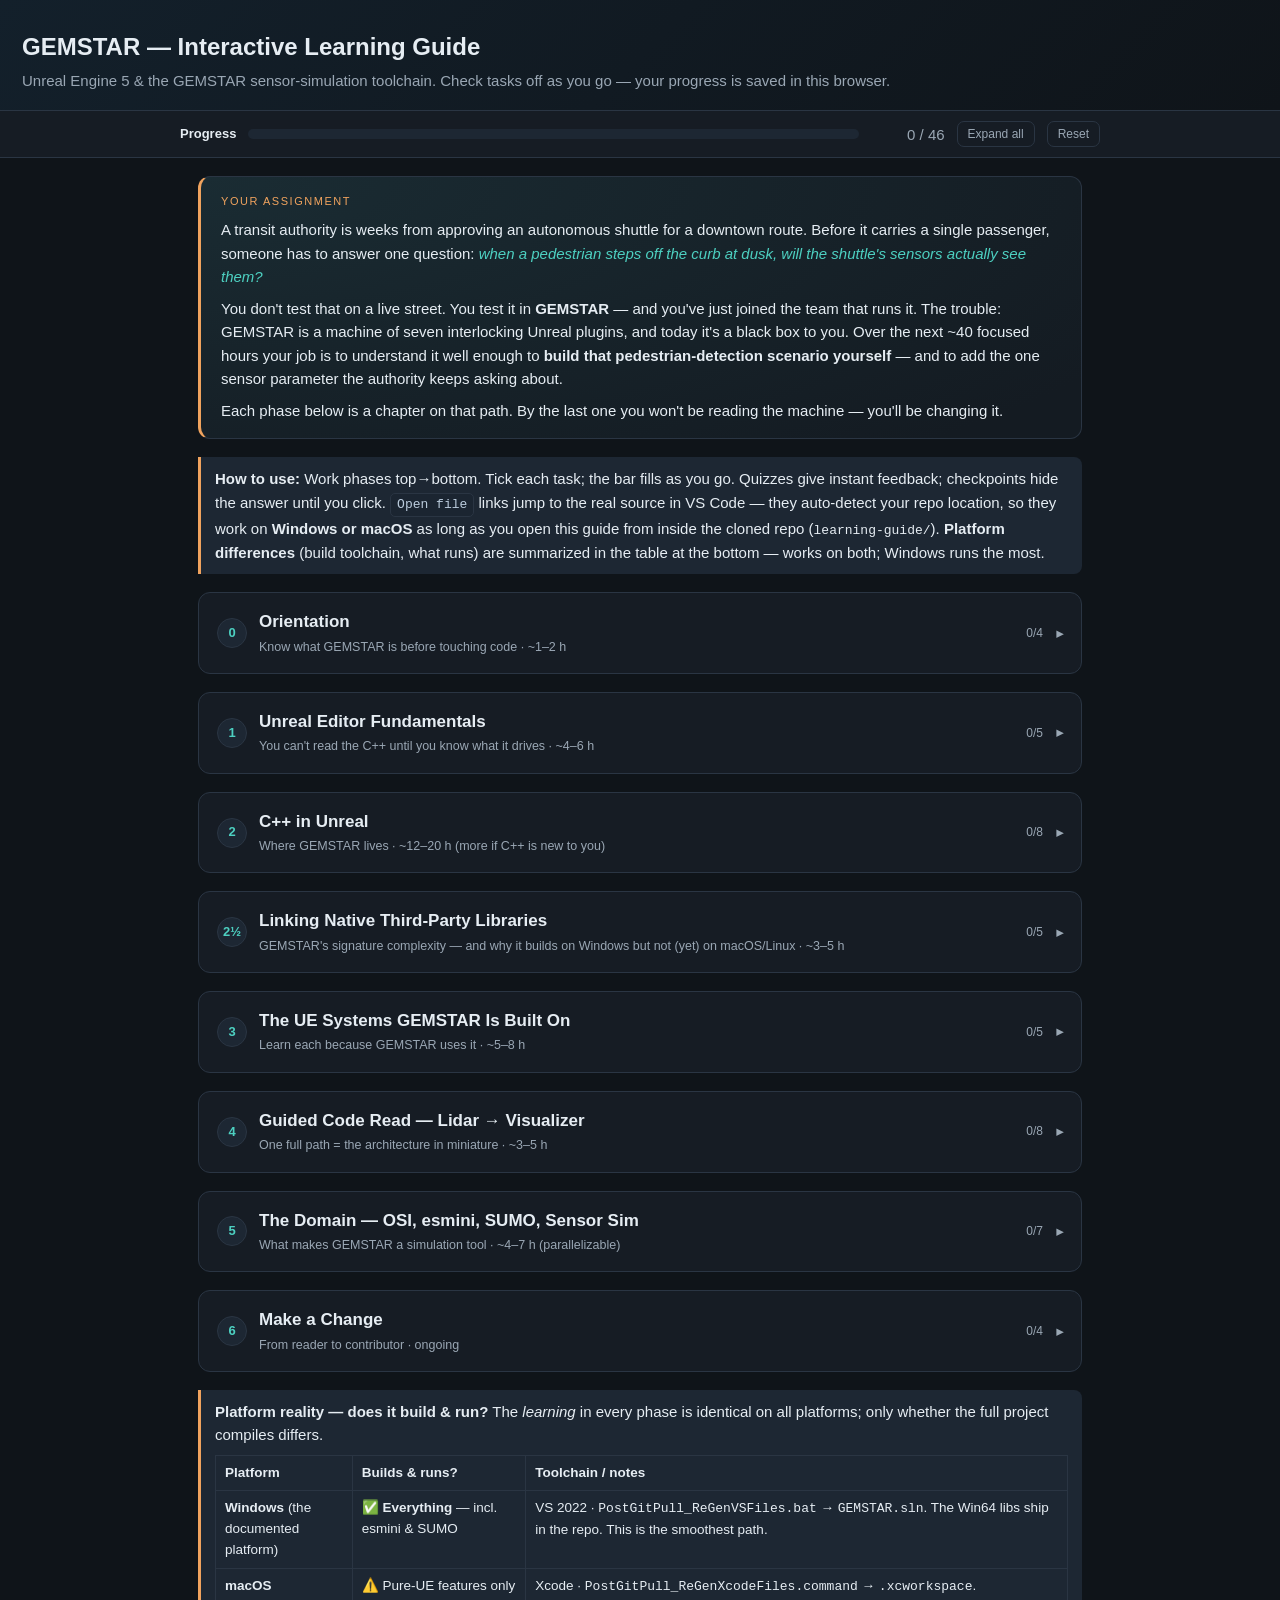
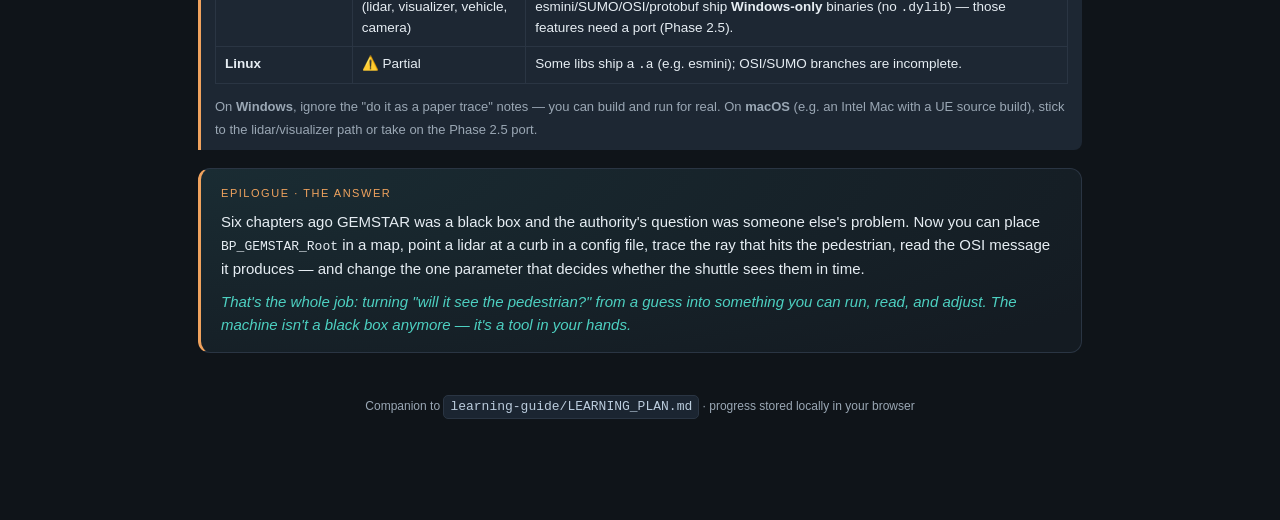
==== index.html @ 80e7a0af "rename start page to index.html" ====
<!DOCTYPE html>
<html lang="en">
<head>
<meta charset="utf-8">
<meta name="viewport" content="width=device-width, initial-scale=1">
<title>GEMSTAR · Interactive Learning Guide</title>
<style>
  :root{
    --bg:#0f1419; --panel:#161c24; --panel2:#1d2733; --ink:#e6edf3; --muted:#9aa7b4;
    --accent:#4dd0c1; --accent2:#f0a35e; --line:#2a3543; --ok:#3fb950; --bad:#f85149;
    --code:#1b2531;
  }
  *{box-sizing:border-box}
  html{scroll-behavior:smooth}
  body{margin:0;font:15px/1.55 -apple-system,BlinkMacSystemFont,"Segoe UI",Roboto,sans-serif;
       background:var(--bg);color:var(--ink)}
  a{color:var(--accent)}
  header.hero{padding:28px 22px 18px;background:linear-gradient(135deg,#13202b,#0f1419);
       border-bottom:1px solid var(--line)}
  header.hero h1{margin:0 0 4px;font-size:24px}
  header.hero p{margin:0;color:var(--muted)}
  .wrap{max-width:920px;margin:0 auto;padding:0 18px 80px}

  /* progress */
  .progressbar{position:sticky;top:0;z-index:20;background:var(--panel);
       border-bottom:1px solid var(--line);padding:10px 18px}
  .progressbar .inner{max-width:920px;margin:0 auto;display:flex;align-items:center;gap:12px}
  .bar{flex:1;height:10px;background:var(--panel2);border-radius:6px;overflow:hidden}
  .bar > span{display:block;height:100%;width:0;background:linear-gradient(90deg,var(--accent),var(--accent2));
       transition:width .3s ease}
  .pct{font-variant-numeric:tabular-nums;color:var(--muted);min-width:74px;text-align:right}
  button.reset{background:transparent;border:1px solid var(--line);color:var(--muted);
       border-radius:7px;padding:5px 10px;cursor:pointer;font-size:12px}
  button.reset:hover{color:var(--ink);border-color:var(--accent)}

  /* phase cards */
  .phase{background:var(--panel);border:1px solid var(--line);border-radius:12px;margin:18px 0;overflow:hidden}
  .phase > .head{display:flex;align-items:center;gap:12px;padding:16px 18px;cursor:pointer;user-select:none}
  .phase > .head:hover{background:var(--panel2)}
  .phase .num{flex:0 0 auto;width:30px;height:30px;border-radius:50%;display:grid;place-items:center;
       background:var(--panel2);border:1px solid var(--line);font-weight:700;font-size:13px;color:var(--accent)}
  .phase .titles{flex:1}
  .phase .titles h2{margin:0;font-size:17px}
  .phase .titles .sub{color:var(--muted);font-size:12.5px;margin-top:2px}
  .phase .donecount{font-size:12px;color:var(--muted);font-variant-numeric:tabular-nums}
  .phase .chev{transition:transform .2s;color:var(--muted)}
  .phase.collapsed .chev{transform:rotate(-90deg)}
  .phase.collapsed .body{display:none}
  .body{padding:4px 18px 18px;border-top:1px solid var(--line)}
  .phase.done .num{background:var(--ok);color:#06210e;border-color:var(--ok)}

  h3.kicker{font-size:12px;letter-spacing:.08em;text-transform:uppercase;color:var(--accent2);
       margin:18px 0 8px}
  ul.tasks{list-style:none;padding:0;margin:8px 0}
  ul.tasks li{display:flex;gap:10px;align-items:flex-start;padding:7px 0;border-bottom:1px dashed var(--line)}
  ul.tasks li:last-child{border-bottom:0}
  ul.tasks input{margin-top:3px;width:17px;height:17px;accent-color:var(--accent);cursor:pointer;flex:0 0 auto}
  ul.tasks label{cursor:pointer}
  ul.tasks li.checked label{color:var(--muted);text-decoration:line-through}

  code,.path{font-family:ui-monospace,SFMono-Regular,Menlo,monospace;font-size:13px}
  .path{background:var(--code);border:1px solid var(--line);border-radius:5px;padding:1px 6px;
       color:#bcd; text-decoration:none; display:inline-block}
  a.path:hover{border-color:var(--accent);color:var(--accent)}
  pre{background:var(--code);border:1px solid var(--line);border-radius:9px;padding:12px 14px;
       overflow:auto;font-size:12.5px;line-height:1.5}
  table{border-collapse:collapse;width:100%;margin:10px 0;font-size:13.5px}
  th,td{border:1px solid var(--line);padding:7px 9px;text-align:left;vertical-align:top}
  th{background:var(--panel2)}

  .note{border-left:3px solid var(--accent2);background:var(--panel2);padding:10px 14px;border-radius:0 8px 8px 0;margin:12px 0}
  .note.warn{border-left-color:var(--bad)}

  /* quiz */
  .quiz{background:var(--panel2);border:1px solid var(--line);border-radius:10px;padding:14px 16px;margin:14px 0}
  .quiz .q{font-weight:600;margin-bottom:8px}
  .quiz .opt{display:block;width:100%;text-align:left;background:var(--code);border:1px solid var(--line);
       color:var(--ink);border-radius:8px;padding:9px 12px;margin:6px 0;cursor:pointer;font-size:13.5px}
  .quiz .opt:hover{border-color:var(--accent)}
  .quiz .opt.correct{border-color:var(--ok);background:#11261a}
  .quiz .opt.wrong{border-color:var(--bad);background:#2a1414}
  .quiz .fb{font-size:13px;margin-top:8px;min-height:18px}
  .quiz .fb.ok{color:var(--ok)} .quiz .fb.no{color:var(--bad)}

  /* reveal */
  details.reveal{background:var(--code);border:1px solid var(--line);border-radius:9px;padding:0 14px;margin:12px 0}
  details.reveal summary{cursor:pointer;padding:11px 0;font-weight:600;color:var(--accent)}
  details.reveal[open]{padding-bottom:12px}
  .tag{display:inline-block;font-size:11px;color:var(--muted);border:1px solid var(--line);
       border-radius:20px;padding:1px 9px;margin-left:6px}

  /* video links */
  a.vid{display:flex;align-items:center;gap:11px;text-decoration:none;background:var(--code);
       border:1px solid var(--line);border-radius:9px;padding:9px 12px;margin:6px 0;color:var(--ink)}
  a.vid:hover{border-color:var(--accent2)}
  a.vid .play{flex:0 0 auto;width:27px;height:27px;border-radius:50%;display:grid;place-items:center;
       background:#c4302b;color:#fff;font-size:11px}
  a.vid .meta{flex:1;min-width:0}
  a.vid .meta b{display:block;font-size:13.5px}
  a.vid .meta span{font-size:11.5px;color:var(--muted)}
  a.vid .src{font-size:10.5px;color:var(--muted);border:1px solid var(--line);border-radius:20px;
       padding:1px 8px;flex:0 0 auto;white-space:nowrap}

  /* walkthrough button */
  a.walk{display:inline-flex;align-items:center;gap:8px;text-decoration:none;margin:10px 0 4px;
       background:linear-gradient(135deg,#1c3a39,#16252b);border:1px solid var(--accent);
       color:var(--accent);border-radius:9px;padding:9px 14px;font-size:13.5px;font-weight:600}
  a.walk:hover{background:linear-gradient(135deg,#23514e,#1a2d34)}
  a.walk .arrow{font-size:16px}

  /* story */
  .story{background:radial-gradient(120% 140% at 0% 0%,#1a2c33,#141b22);border:1px solid var(--line);
       border-left:3px solid var(--accent2);border-radius:12px;padding:16px 20px;margin:18px 0}
  .story .label{font-size:11px;letter-spacing:.14em;text-transform:uppercase;color:var(--accent2);margin-bottom:8px}
  .story p{margin:0 0 9px}
  .story p:last-child{margin-bottom:0}
  .story .q{color:var(--accent);font-style:italic}
  .chapter{border-left:3px solid var(--accent);background:var(--panel2);border-radius:0 8px 8px 0;
       padding:10px 14px;margin:2px 0 14px;font-size:14px}
  .chapter .ch{display:block;font-size:11px;letter-spacing:.1em;text-transform:uppercase;color:var(--accent);
       margin-bottom:3px;font-weight:700}
  .chapter .beat{color:var(--ink)}
  .chapter .arc{color:var(--muted);font-style:italic}
  footer{color:var(--muted);font-size:12px;text-align:center;padding:24px}
</style>
</head>
<body>
<header class="hero">
  <h1>GEMSTAR — Interactive Learning Guide</h1>
  <p>Unreal Engine 5 &amp; the GEMSTAR sensor-simulation toolchain. Check tasks off as you go — your progress is saved in this browser.</p>
</header>

<div class="progressbar">
  <div class="inner">
    <strong style="font-size:13px">Progress</strong>
    <div class="bar"><span id="barfill"></span></div>
    <span class="pct" id="pct">0 / 0</span>
    <button class="reset" id="toggleAllBtn">Expand all</button>
    <button class="reset" id="resetBtn">Reset</button>
  </div>
</div>

<div class="wrap">

  <div class="story">
    <div class="label">Your assignment</div>
    <p>A transit authority is weeks from approving an autonomous shuttle for a downtown route. Before it carries a
    single passenger, someone has to answer one question: <span class="q">when a pedestrian steps off the curb at dusk,
    will the shuttle's sensors actually see them?</span></p>
    <p>You don't test that on a live street. You test it in <b>GEMSTAR</b> — and you've just joined the team that runs it.
    The trouble: GEMSTAR is a machine of seven interlocking Unreal plugins, and today it's a black box to you. Over the
    next ~40 focused hours your job is to understand it well enough to <b>build that pedestrian-detection scenario
    yourself</b> — and to add the one sensor parameter the authority keeps asking about.</p>
    <p>Each phase below is a chapter on that path. By the last one you won't be reading the machine — you'll be changing it.</p>
  </div>

  <div class="note">
    <strong>How to use:</strong> Work phases top→bottom. Tick each task; the bar fills as you go.
    Quizzes give instant feedback; checkpoints hide the answer until you click.
    <span class="path">Open file</span> links jump to the real source in VS Code — they auto-detect your repo location, so they
    work on <b>Windows or macOS</b> as long as you open this guide from inside the cloned repo (<code>learning-guide/</code>).
    <b>Platform differences</b> (build toolchain, what runs) are summarized in the table at the bottom — works on both;
    Windows runs the most.
  </div>

  <!-- ============ PHASE 0 ============ -->
  <section class="phase collapsed" data-id="p0">
    <div class="head">
      <div class="num">0</div>
      <div class="titles"><h2>Orientation</h2><div class="sub">Know what GEMSTAR is before touching code · ~1–2 h</div></div>
      <span class="donecount"></span><span class="chev">▾</span>
    </div>
    <div class="body">
      <div class="chapter"><span class="ch">Chapter 0 · The Black Box</span><span class="beat">You're handed GEMSTAR and the authority's question. Before you can answer it, you need the <span class="arc">shape of the machine</span> — what the seven plugins are, and how data flows from a simulator to a sensor to a log.</span></div>
      <h3 class="kicker">Goal</h3>
      <p>Understand what GEMSTAR is and how its pieces relate. It is <strong>not a game</strong> — it's a set of
      Unreal Engine plugins for sensor &amp; traffic simulation, glued together by one shared interfaces plugin,
      configured by <code>.ini</code> files, communicating via <strong>OSI</strong> messages.</p>

      <h3 class="kicker">Tasks</h3>
      <ul class="tasks">
        <li><input type="checkbox"><label>Read <a class="path" data-file="README.md" href="../README.md">README.md</a> end to end</label></li>
        <li><input type="checkbox"><label>Open <a class="path" data-file="GEMSTAR_Architecture.drawio" href="../GEMSTAR_Architecture.drawio">GEMSTAR_Architecture.drawio</a> (drawio extension or app.diagrams.net)</label></li>
        <li><input type="checkbox"><label>Skim the plugin list in <a class="path" data-file="GEMSTAR.uproject" href="../GEMSTAR.uproject">GEMSTAR.uproject</a> — 7 GameFeature plugins + GEMSTAR_Interfaces</label></li>
        <li><input type="checkbox"><label>Study the data-flow diagram below until you can redraw it</label></li>
      </ul>

      <h3 class="kicker">Data flow (the whole system in one picture)</h3>
<pre>esmini / SUMO ──vehicle state──▶ AEsminiManager / ASUMOManager
                                       │ (IVehicleDataDispatcher)
                                       ▼
                                AVehicleManager ─▶ spawns/updates Chaos vehicles
SUMO ──traffic lights──▶ (ITrafficLightDataDispatcher) ─▶ traffic light actors

Camera / Lidar managers ─spawn sensors─▶ images / raycast point clouds
                                       │ (ISensorDataUpdate)
                       ┌───────────────┴───────────────┐
                       ▼                                ▼
                 ALogManager                     AVisualizerManager
        (OSI GroundTruth + SensorView           (renders point cloud
         → binary trace in Output/)              in the viewport)

AGEMSTARRoot ─ orchestrates all managers via IGEMSTARManager + DefaultGemstar.ini</pre>

      <div class="quiz" data-answer="1">
        <div class="q">Which statement best describes GEMSTAR's architecture?</div>
        <button class="opt">A single monolithic game module with everything inside.</button>
        <button class="opt">Feature plugins that depend only on a shared interfaces plugin, never on each other.</button>
        <button class="opt">Each plugin directly calls every other plugin's classes.</button>
        <div class="fb"></div>
      </div>

      <details class="reveal"><summary>Checkpoint — reveal model answer</summary>
        Simulators (esmini/SUMO) <em>produce</em> vehicle &amp; traffic-light data through dispatchers;
        consumers (vehicle manager, logger, visualizer) <em>subscribe</em> via update interfaces. Sensors
        (camera/lidar) produce sensor data that the logger writes as OSI traces and the visualizer renders.
        <code>AGEMSTARRoot</code> reads <code>DefaultGemstar.ini</code> and wires it all together. Plugins
        couple only to <code>gemstar_interfaces</code>.
      </details>
    </div>
  </section>

  <!-- ============ PHASE 1 ============ -->
  <section class="phase collapsed" data-id="p1">
    <div class="head">
      <div class="num">1</div>
      <div class="titles"><h2>Unreal Editor Fundamentals</h2><div class="sub">You can't read the C++ until you know what it drives · ~4–6 h</div></div>
      <span class="donecount"></span><span class="chev">▾</span>
    </div>
    <div class="body">
      <div class="chapter"><span class="ch">Chapter 1 · Learning to See</span><span class="beat">You can't read a machine's mind before you've walked its world. Open the editor, place objects, press play — <span class="arc">learn what the C++ is actually driving</span> before you read a line of it.</span></div>
      <h3 class="kicker">Concepts</h3>
      <p>Actors · Components · Level/World · the game loop (<code>Tick</code>) · Blueprints · Content Browser ·
      maps (<code>.umap</code>) · DataTables · Play-In-Editor (PIE) · Output Log · console (<code>~</code>).</p>
      <h3 class="kicker">Resources</h3>
      <ul class="tasks">
        <li><input type="checkbox"><label>Epic — “Your First Hour in Unreal Engine” (dev.epicgames.com/learning)</label></li>
        <li><input type="checkbox"><label>Epic — “Understanding the Basics” docs</label></li>
      </ul>
      <h3 class="kicker">▶ Watch</h3>
      <a class="vid" target="_blank" rel="noopener" href="https://dev.epicgames.com/community/learning/courses/3ke/your-first-hour-in-unreal-engine-5-2">
        <span class="play">▶</span>
        <span class="meta"><b>Your First Hour in Unreal Engine</b><span>Epic's official hands-on video course — build a small game, learn the editor end to end. The single best practical starting point.</span></span>
        <span class="src">Epic · course</span>
      </a>
      <h3 class="kicker">Exercises (in a scratch project, not GEMSTAR)</h3>
      <a class="walk" href="exercises/phase1.html"><span class="arrow">▸</span> Open step-by-step walkthrough (3 exercises, full instructions)</a>
      <ul class="tasks">
        <li><input type="checkbox"><label>New empty Blueprint project; make a cube rotate via Blueprint</label></li>
        <li><input type="checkbox"><label>Blueprint Actor that logs on <code>BeginPlay</code> and every <code>Tick</code></label></li>
        <li><input type="checkbox"><label>Make a DataTable and read a row in Blueprint (vehicle feature uses this pattern)</label></li>
      </ul>
      <div class="quiz" data-answer="0">
        <div class="q">An Actor vs a Component?</div>
        <button class="opt">An Actor is placeable in a level; Components are attached to Actors to add behavior/data.</button>
        <button class="opt">They're identical; the words are interchangeable.</button>
        <button class="opt">A Component is placeable in a level; Actors only live inside Components.</button>
        <div class="fb"></div>
      </div>
      <details class="reveal"><summary>Checkpoint — reveal</summary>
        <code>BeginPlay</code> runs once when play starts (init); <code>Tick</code> runs every frame
        (per-frame updates). Simulator managers step their sims in <code>Tick</code>.
      </details>
    </div>
  </section>

  <!-- ============ PHASE 2 ============ -->
  <section class="phase collapsed" data-id="p2">
    <div class="head">
      <div class="num">2</div>
      <div class="titles"><h2>C++ in Unreal</h2><div class="sub">Where GEMSTAR lives · ~12–20 h (more if C++ is new to you)</div></div>
      <span class="donecount"></span><span class="chev">▾</span>
    </div>
    <div class="body">
      <div class="chapter"><span class="ch">Chapter 2 · The Contracts</span><span class="beat">GEMSTAR's parts are strangers to each other — they cooperate only through written <span class="arc">contracts</span> (interfaces). Learn the language those contracts are written in and you can read any of them.</span></div>
      <h3 class="kicker">Concepts (UE-specific, not plain C++)</h3>
      <p>Reflection macros <code>UCLASS / UPROPERTY / UFUNCTION / USTRUCT / UENUM</code> · garbage collection &amp;
      <code>UObject</code> ownership · Actor lifecycle in C++ · <strong>UInterfaces</strong> (the central pattern here) ·
      <strong>spawning &amp; casting</strong> (<code>SpawnActor</code>, <code>Cast&lt;&gt;</code>, <code>GetOwner</code>,
      <code>UActorComponent</code> — the building blocks of GEMSTAR's loader pattern, exercised hands-on in Phase 3) ·
      modules &amp; <code>.Build.cs</code>/<code>.Target.cs</code> · <code>UE_LOG</code> (5.7 validates format strings at compile time).</p>
      <h3 class="kicker">Resources</h3>
      <ul class="tasks">
        <li><input type="checkbox"><label>Epic — “Programming with C++” + “Gameplay Architecture”</label></li>
        <li><input type="checkbox"><label>Tom Looman's UE C++ material (intermediate)</label></li>
      </ul>
      <h3 class="kicker">▶ Watch</h3>
      <a class="vid" target="_blank" rel="noopener" href="https://www.youtube.com/watch?v=IaU2Hue-ApI">
        <span class="play">▶</span>
        <span class="meta"><b>The Unreal Engine Game Framework: From int main() to BeginPlay</b><span>Alex Forsythe. The clearest explanation of how UE's object/actor/world model actually fits together — exactly the mental model you need to read <code>AGEMSTARRoot</code> and the managers.</span></span>
        <span class="src">YouTube</span>
      </a>
      <a class="vid" target="_blank" rel="noopener" href="https://tomlooman.com/unreal-engine-cpp-guide/">
        <span class="play">▶</span>
        <span class="meta"><b>Unreal Engine 5 C++ Complete Guide</b><span>Tom Looman. Free written+video reference covering pointers, interfaces, macros, delegates, modules — the exact constructs used throughout GEMSTAR.</span></span>
        <span class="src">tomlooman.com</span>
      </a>
      <h3 class="kicker">Exercises (scratch project)</h3>
      <a class="walk" href="exercises/phase2.html"><span class="arrow">▸</span> Open step-by-step walkthrough (with full C++ code)</a>
      <ul class="tasks">
        <li><input type="checkbox"><label>C++ <code>AActor</code> subclass with a <code>UPROPERTY(EditAnywhere)</code> float, editable in editor</label></li>
        <li><input type="checkbox"><label>Define a <code>UINTERFACE</code>, implement it on an Actor, call it through the interface pointer</label></li>
        <li><input type="checkbox"><label>Two modules where one depends on the other via <code>.Build.cs</code></label></li>
      </ul>
      <h3 class="kicker">Read GEMSTAR code (easy → hard)</h3>
      <ul class="tasks">
        <li><input type="checkbox"><label><a class="path" data-file="Source/GEMSTAR/GEMSTAR.Build.cs" href="../Source/GEMSTAR/GEMSTAR.Build.cs">GEMSTAR.Build.cs</a> + the near-empty game module (warm-up)</label></li>
        <li><input type="checkbox"><label><a class="path" data-file="Plugins/gemstar_interfaces/Source/GEMSTAR_Interfaces/Public/GEMSTARManager.h" href="../Plugins/gemstar_interfaces/Source/GEMSTAR_Interfaces/Public/GEMSTARManager.h">GEMSTARManager.h</a> — the core <code>IGEMSTARManager</code> interface</label></li>
        <li><input type="checkbox"><label><a class="path" data-file="Plugins/gemstar_interfaces/Source/GEMSTAR_Interfaces/Public/GEMSTARRoot.h" href="../Plugins/gemstar_interfaces/Source/GEMSTAR_Interfaces/Public/GEMSTARRoot.h">GEMSTARRoot.h</a> + <a class="path" data-file="Plugins/gemstar_interfaces/Source/GEMSTAR_Interfaces/Private/GEMSTARRoot.cpp" href="../Plugins/gemstar_interfaces/Source/GEMSTAR_Interfaces/Private/GEMSTARRoot.cpp">GEMSTARRoot.cpp</a> — the orchestrator</label></li>
      </ul>
      <div class="quiz" data-answer="2">
        <div class="q">Why does GEMSTAR lean so heavily on UInterfaces?</div>
        <button class="opt">Because UE forbids inheritance.</button>
        <button class="opt">To make the code run faster at runtime.</button>
        <button class="opt">To decouple plugins — managers talk through contracts, not concrete classes, so features stay independent.</button>
        <div class="fb"></div>
      </div>
      <details class="reveal"><summary>Checkpoint — reveal</summary>
        A UE interface (<code>UINTERFACE</code> + <code>I...</code> class) integrates with the reflection/Blueprint
        system and can be implemented by <code>UObject</code>s and queried at runtime — unlike a plain C++ abstract
        class. GEMSTAR uses them so a producer (e.g. <code>ASUMOManager</code>) only knows the
        <code>IVehicleDataDispatcher</code> contract, never the consumer's concrete type.
      </details>
    </div>
  </section>

  <!-- ============ PHASE 2.5 ============ -->
  <section class="phase collapsed" data-id="p2b">
    <div class="head">
      <div class="num">2½</div>
      <div class="titles"><h2>Linking Native Third-Party Libraries</h2><div class="sub">GEMSTAR's signature complexity — and why it builds on Windows but not (yet) on macOS/Linux · ~3–5 h</div></div>
      <span class="donecount"></span><span class="chev">▾</span>
    </div>
    <div class="body">
      <div class="chapter"><span class="ch">Chapter 2½ · The Foreign Engines</span><span class="beat">Two of the machine's most powerful parts aren't Unreal at all — esmini and SUMO are <span class="arc">foreign engines bolted on</span> through Build.cs. On Windows they're shipped and ready; on macOS/Linux they're the reason the machine won't fully start. Meet them here.</span></div>
      <p>This is the part most UE tutorials never cover, yet it's central to GEMSTAR: linking <b>precompiled native
      libraries</b> (esmini, SUMO, OSI, protobuf) into UE modules via <code>Build.cs</code>. On <b>Windows</b> the libs
      ship in the repo and everything links; on <b>macOS/Linux</b> this is exactly where the build breaks — so understanding
      it is the prerequisite to any port. Either way it's the same mechanism worth knowing.</p>

      <h3 class="kicker">The four moving parts in a ThirdParty Build.cs</h3>
      <table>
        <tr><th>Call</th><th>What it does</th></tr>
        <tr><td><code>PublicIncludePaths.Add(...)</code></td><td>Lets your C++ <code>#include</code> the library's headers (e.g. <code>esminiLib.hpp</code>, <code>osi3/*.pb.h</code>)</td></tr>
        <tr><td><code>PublicAdditionalLibraries.Add(...)</code></td><td>Links the static lib (<code>.lib</code>/<code>.a</code>/<code>.dylib</code>) at build time — the actual symbols</td></tr>
        <tr><td><code>RuntimeDependencies.Add(...)</code></td><td>Copies a runtime DLL (e.g. <code>esminiLib.dll</code>) next to the binary so it loads at run time</td></tr>
        <tr><td><code>PublicDefinitions.Add(...)</code></td><td>Compile flags the lib needs — e.g. <code>GOOGLE_PROTOBUF_NO_RTTI</code> (protobuf clashes with UE's RTTI settings)</td></tr>
      </table>

      <div class="callout warn" style="border-left:3px solid var(--bad);background:var(--panel2);padding:9px 14px;border-radius:0 8px 8px 0;margin:12px 0">
        <b>Why it builds on Windows but not macOS — see it for yourself.</b> Open the Build.cs files below. Every
        third-party link sits inside <code>if (Target.Platform == UnrealTargetPlatform.Win64)</code> — so on <b>Windows</b>
        the libs link and the project runs. The <code>Mac</code> branch is empty/commented and there are no
        <code>.dylib</code>/<code>.a</code> Mac binaries in the repo, so on <b>macOS</b> the headers include but nothing
        links → unresolved symbols. Not a five-minute bug; a porting task.
      </div>

      <h3 class="kicker">Tasks</h3>
      <ul class="tasks">
        <li><input type="checkbox"><label>Read <a class="path" data-file="Plugins/GameFeatures/ue_esmini_feature/Source/ue_esmini_featureRuntime/ue_esmini_featureRuntime.Build.cs" href="../Plugins/GameFeatures/ue_esmini_feature/Source/ue_esmini_featureRuntime/ue_esmini_featureRuntime.Build.cs">ue_esmini_featureRuntime.Build.cs</a> — find the include path, the <code>.lib</code> link, and the <code>RuntimeDependencies</code> DLL copy</label></li>
        <li><input type="checkbox"><label>Read <a class="path" data-file="Plugins/gemstar_interfaces/Source/GEMSTAR_Interfaces/GEMSTAR_Interfaces.Build.cs" href="../Plugins/gemstar_interfaces/Source/GEMSTAR_Interfaces/GEMSTAR_Interfaces.Build.cs">GEMSTAR_Interfaces.Build.cs</a> — spot the OSI + protobuf links and <code>GOOGLE_PROTOBUF_NO_RTTI</code></label></li>
        <li><input type="checkbox"><label>Confirm the <code>Win64</code> link vs the empty <code>Mac</code> branch in both — this is the exact build/no-build line</label></li>
        <li><input type="checkbox"><label>Read Epic — “Third-Party Libraries” / “Integrating a third-party library into Unreal Engine” docs</label></li>
        <li><input type="checkbox"><label>Sketch what a Mac port needs: Mac builds of esmini/SUMO/OSI/protobuf + a <code>Mac</code> branch linking the <code>.dylib</code>/<code>.a</code></label></li>
      </ul>
      <a class="walk" href="exercises/phase2b.html"><span class="arrow">▸</span> Open walkthrough (dissect the Build.cs files + scope the Mac port)</a>

      <details class="reveal"><summary>Checkpoint — reveal</summary>
        You can name the four roles (<code>PublicIncludePaths</code> = headers, <code>PublicAdditionalLibraries</code> =
        link static lib, <code>RuntimeDependencies</code> = copy runtime DLL, <code>PublicDefinitions</code> = compile flags),
        and explain in one sentence why GEMSTAR builds on Windows but not on macOS (third-party links are Win64-only and
        no Mac binaries are shipped).
      </details>
    </div>
  </section>

  <!-- ============ PHASE 3 ============ -->
  <section class="phase collapsed" data-id="p3">
    <div class="head">
      <div class="num">3</div>
      <div class="titles"><h2>The UE Systems GEMSTAR Is Built On</h2><div class="sub">Learn each because GEMSTAR uses it · ~5–8 h</div></div>
      <span class="donecount"></span><span class="chev">▾</span>
    </div>
    <div class="body">
      <div class="chapter"><span class="ch">Chapter 3 · Ignition</span><span class="beat">A feature sits dormant until something sparks it. Follow the <span class="arc">loader</span> that wakes each one — the small component that, on a single config flag, brings a sensor to life.</span></div>
      <table>
        <tr><th>System</th><th>Why it matters here</th></tr>
        <tr><td>Plugins (<code>.uplugin</code>, load phases)</td><td>Every feature is a plugin (<code>ExplicitlyLoaded</code> GameFeature plugin) — this handles <em>loading</em> the code/content</td></tr>
        <tr><td><b>Loader-component pattern</b> (<code>UActorComponent</code> + <code>SpawnActor</code> + <code>Cast&lt;&gt;</code>)</td><td><b>How GEMSTAR actually initializes a feature</b> — a <code>GEMSTAR_*_Loader</code> component on the Root spawns &amp; configures the manager. <em>Learn this — it's the real entry point.</em></td></tr>
        <tr><td>Config / <code>.ini</code></td><td><code>DefaultGemstar.ini</code> + the Root's <code>Use*</code> bools decide which loaders spawn their manager</td></tr>
        <tr><td>DataTables</td><td>Vehicle type → Blueprint mapping (vehicle feature)</td></tr>
        <tr><td>Chaos Vehicles</td><td>Physics vehicles</td></tr>
        <tr><td>Scene Capture / Render Targets</td><td>Camera image capture</td></tr>
        <tr><td>Line traces / raycasts</td><td>Lidar point generation</td></tr>
      </table>

      <div class="note warn"><b>Important — don't be misled by the standard tutorials.</b> The idiomatic Unreal way to
      initialize a Game Feature is a <code>UGameFeatureAction</code> attached to a <code>GameFeatureData</code> asset
      (that's what the videos below teach). <b>GEMSTAR does NOT use that.</b> Instead each feature has a
      <code>GEMSTAR_*_Loader</code> that is a plain <code>UActorComponent</code> on <code>BP_GEMSTAR_Root</code>; on
      <code>BeginPlay</code> it casts the owner to <code>AGEMSTARRoot</code>, checks a <code>Use*</code> bool, and
      <code>SpawnActor</code>s the manager. Learn the standard way for context, but the walkthrough teaches the pattern
      GEMSTAR <em>actually</em> uses. (The “Standard vs GEMSTAR” subsection in the walkthrough lays them side by side.)</div>

      <h3 class="kicker">Tasks</h3>
      <ul class="tasks">
        <li><input type="checkbox"><label>Read Epic — “Game Features and Modular Gameplay” (context: the <em>standard</em> approach)</label></li>
        <li><input type="checkbox"><label>Read Epic — “Configuration Files” docs</label></li>
        <li><input type="checkbox"><label>Open <a class="path" data-file="Config/DefaultGemstar.ini" href="../Config/DefaultGemstar.ini">DefaultGemstar.ini</a> and <a class="path" data-file="Plugins/GameFeatures/ue_lidar_feature/Resources/GemstarLidarTest.ini" href="../Plugins/GameFeatures/ue_lidar_feature/Resources/GemstarLidarTest.ini">GemstarLidarTest.ini</a></label></li>
        <li><input type="checkbox"><label>Read <a class="path" data-file="Plugins/GameFeatures/ue_lidar_feature/Source/ue_lidar_featureRuntime/Private/GEMSTAR_Lidar_Loader.cpp" href="../Plugins/GameFeatures/ue_lidar_feature/Source/ue_lidar_featureRuntime/Private/GEMSTAR_Lidar_Loader.cpp">GEMSTAR_Lidar_Loader.cpp</a> — the <em>actual</em> loader pattern (<code>UActorComponent</code> → <code>Cast</code> → <code>SpawnActor</code> → <code>Configure</code>)</label></li>
        <li><input type="checkbox"><label>Build a toy loader component that mirrors it (in the walkthrough)</label></li>
      </ul>
      <a class="walk" href="exercises/phase3.html"><span class="arrow">▸</span> Open step-by-step walkthrough (real loader pattern + standard-vs-GEMSTAR + config)</a>
      <h3 class="kicker">▶ Watch</h3>
      <a class="vid" target="_blank" rel="noopener" href="https://www.youtube.com/watch?v=3PBnqC7TxvM">
        <span class="play">▶</span>
        <span class="meta"><b>Modular Game Features in UE5: plug ‘n play, the Unreal way</b><span>Epic's official overview of the GameFeature plugin system (used here for plugin <em>loading</em>). Note: it teaches GameFeatureActions for init — GEMSTAR uses a loader component instead.</span></span>
        <span class="src">Epic · YouTube</span>
      </a>
      <a class="vid" target="_blank" rel="noopener" href="https://www.youtube.com/watch?v=HgnkfFWoHwk">
        <span class="play">▶</span>
        <span class="meta"><b>Getting started with Modular Game Features in Unreal Engine 5</b><span>Short hands-on intro to the standard system — useful context for the “standard vs GEMSTAR” comparison in the walkthrough.</span></span>
        <span class="src">YouTube</span>
      </a>
      <details class="reveal"><summary>Checkpoint — reveal</summary>
        At startup, each enabled feature's <code>GEMSTAR_*_Loader</code> <b>component</b> on <code>BP_GEMSTAR_Root</code>
        runs <code>BeginPlay</code>: it <code>Cast&lt;AGEMSTARRoot&gt;</code>s its owner, checks the matching <code>Use*</code>
        bool (e.g. <code>UseLidar</code>), and if true <code>SpawnActor</code>s the manager and calls
        <code>RegisterManagerAndGetConfiguration</code> + <code>Configure</code>. The GameFeature plugin system only
        <em>loaded</em> the plugin; this component does the wiring. (Not a <code>UGameFeatureAction</code>.)
      </details>
    </div>
  </section>

  <!-- ============ PHASE 4 ============ -->
  <section class="phase collapsed" data-id="p4">
    <div class="head">
      <div class="num">4</div>
      <div class="titles"><h2>Guided Code Read — Lidar → Visualizer</h2><div class="sub">One full path = the architecture in miniature · ~3–5 h</div></div>
      <span class="donecount"></span><span class="chev">▾</span>
    </div>
    <div class="body">
      <div class="chapter"><span class="ch">Chapter 4 · Following the Beam</span><span class="beat">The payoff. Trace one lidar ray from a number in a config file to a glowing dot on screen — <span class="arc">your pedestrian-detection scenario in miniature</span>, the exact path the assignment runs on.</span></div>
      <p>This single trace touches Actors, interfaces, dispatchers, config, and the OSI flow. Mac-friendly: you can
      do it as a paper trace even without a working build.</p>
<pre>GemstarLidarTest.ini      (config: rays, FOV, range, mounting)
      │
      ▼
AGEMSTARRoot              reads config, registers managers
      │ (IGEMSTARManager)
      ▼
ALidarSensorManager       spawns sensors from FSensorConfigData
      │
      ▼
SimpleLidar               raycasts → point cloud
      │ (ISensorDataUpdate dispatcher)
      ▼
AVisualizerManager → PointCloudVisualizer   renders points</pre>
      <h3 class="kicker">Read, in order</h3>
      <ul class="tasks">
        <li><input type="checkbox"><label><a class="path" data-file="Plugins/GameFeatures/ue_lidar_feature/Resources/GemstarLidarTest.ini" href="../Plugins/GameFeatures/ue_lidar_feature/Resources/GemstarLidarTest.ini">GemstarLidarTest.ini</a> — the inputs</label></li>
        <li><input type="checkbox"><label><a class="path" data-file="Plugins/GameFeatures/ue_lidar_feature/Source/ue_lidar_featureRuntime/Public/LidarSensorManager.h" href="../Plugins/GameFeatures/ue_lidar_feature/Source/ue_lidar_featureRuntime/Public/LidarSensorManager.h">LidarSensorManager.h</a> / <a class="path" data-file="Plugins/GameFeatures/ue_lidar_feature/Source/ue_lidar_featureRuntime/Private/LidarSensorManager.cpp" href="../Plugins/GameFeatures/ue_lidar_feature/Source/ue_lidar_featureRuntime/Private/LidarSensorManager.cpp">.cpp</a> — config parse + spawn</label></li>
        <li><input type="checkbox"><label><a class="path" data-file="Plugins/GameFeatures/ue_lidar_feature/Source/ue_lidar_featureRuntime/Public/SimpleLidar.h" href="../Plugins/GameFeatures/ue_lidar_feature/Source/ue_lidar_featureRuntime/Public/SimpleLidar.h">SimpleLidar.h</a> / <a class="path" data-file="Plugins/GameFeatures/ue_lidar_feature/Source/ue_lidar_featureRuntime/Private/SimpleLidar.cpp" href="../Plugins/GameFeatures/ue_lidar_feature/Source/ue_lidar_featureRuntime/Private/SimpleLidar.cpp">.cpp</a> — the raycasting sensor</label></li>
        <li><input type="checkbox"><label><a class="path" data-file="Plugins/gemstar_interfaces/Source/GEMSTAR_Interfaces/Public/SensorDataDispatcher.h" href="../Plugins/gemstar_interfaces/Source/GEMSTAR_Interfaces/Public/SensorDataDispatcher.h">SensorDataDispatcher.h</a> + <a class="path" data-file="Plugins/gemstar_interfaces/Source/GEMSTAR_Interfaces/Public/SensorDataUpdate.h" href="../Plugins/gemstar_interfaces/Source/GEMSTAR_Interfaces/Public/SensorDataUpdate.h">SensorDataUpdate.h</a> — the pub-sub link</label></li>
        <li><input type="checkbox"><label><a class="path" data-file="Plugins/GameFeatures/ue_visualizer_feature/Source/ue_visualizer_featureRuntime/Public/VisualizerManager.h" href="../Plugins/GameFeatures/ue_visualizer_feature/Source/ue_visualizer_featureRuntime/Public/VisualizerManager.h">VisualizerManager.h</a> + <a class="path" data-file="Plugins/GameFeatures/ue_visualizer_feature/Source/ue_visualizer_featureRuntime/Public/PointCloudVisualizer.h" href="../Plugins/GameFeatures/ue_visualizer_feature/Source/ue_visualizer_featureRuntime/Public/PointCloudVisualizer.h">PointCloudVisualizer.h</a></label></li>
        <li><input type="checkbox"><label>Annotate each file: what data enters, what leaves</label></li>
      </ul>
      <a class="walk" href="exercises/phase4.html"><span class="arrow">▸</span> Open guided code-read worksheet (6 stations + predict/check)</a>

      <div class="note"><b>Shortcut into the code:</b> each feature ships a <code>*Tester</code> / <code>*Mockup</code> class
      (e.g. <a class="path" data-file="Plugins/GameFeatures/ue_lidar_feature/Source/ue_lidar_featureRuntime/Public/LidarSensorTester.h" href="../Plugins/GameFeatures/ue_lidar_feature/Source/ue_lidar_featureRuntime/Public/LidarSensorTester.h">LidarSensorTester.h</a>,
      <a class="path" data-file="Plugins/GameFeatures/ue_logger_feature/Source/ue_logger_featureRuntime/Public/SensorSpawnerMockup.h" href="../Plugins/GameFeatures/ue_logger_feature/Source/ue_logger_featureRuntime/Public/SensorSpawnerMockup.h">SensorSpawnerMockup.h</a>)
      that implement the dispatcher/update interfaces directly. They're the easiest standalone way to see one side of the
      pub-sub in isolation — read one alongside the trace.</div>

      <h3 class="kicker">Then trace these yourself (same shape, different producer/consumer)</h3>
      <ul class="tasks">
        <li><input type="checkbox"><label><b>Camera path:</b> <a class="path" data-file="Plugins/GameFeatures/ue_camera_feature/Source/ue_camera_featureRuntime/Public/CameraSensorManager.h" href="../Plugins/GameFeatures/ue_camera_feature/Source/ue_camera_featureRuntime/Public/CameraSensorManager.h">CameraSensorManager.h</a> → <a class="path" data-file="Plugins/GameFeatures/ue_camera_feature/Source/ue_camera_featureRuntime/Public/CameraSensor.h" href="../Plugins/GameFeatures/ue_camera_feature/Source/ue_camera_featureRuntime/Public/CameraSensor.h">CameraSensor.h</a> — SceneCapture → RenderTarget instead of raycasts</label></li>
        <li><input type="checkbox"><label><b>Vehicle path:</b> <a class="path" data-file="Plugins/GameFeatures/ue_vehicle_feature/Source/ue_vehicle_featureRuntime/Public/VehicleManager.h" href="../Plugins/GameFeatures/ue_vehicle_feature/Source/ue_vehicle_featureRuntime/Public/VehicleManager.h">VehicleManager.h</a> + <a class="path" data-file="Plugins/GameFeatures/ue_vehicle_feature/Source/ue_vehicle_featureRuntime/Public/VehicleTableRow.h" href="../Plugins/GameFeatures/ue_vehicle_feature/Source/ue_vehicle_featureRuntime/Public/VehicleTableRow.h">VehicleTableRow.h</a> — DataTable lookup → <code>SpawnActor</code> a Chaos vehicle; it <em>consumes</em> <code>IVehicleDataUpdate</code> from a simulator</label></li>
      </ul>

      <div class="quiz" data-answer="1">
        <div class="q">How does <code>SimpleLidar</code>'s point cloud reach the visualizer?</div>
        <button class="opt">The visualizer directly calls a method on the lidar class.</button>
        <button class="opt">Via the <code>ISensorDataUpdate</code> dispatcher — the visualizer subscribed as a receiver.</button>
        <button class="opt">It's written to a file the visualizer polls.</button>
        <div class="fb"></div>
      </div>
      <div class="note">No video for this phase — it's a read of <em>this</em> repo's code, which no external tutorial covers. The hands-on practice <em>is</em> the guided trace above. Phase 2's “int main() to BeginPlay” video is the best companion if the actor/lifecycle parts feel unclear.</div>
      <details class="reveal"><summary>Checkpoint — reveal</summary>
        You should be able to draw the diagram above from memory and name the exact class/file at each arrow:
        ini → <code>AGEMSTARRoot</code> → <code>ALidarSensorManager</code> → <code>SimpleLidar</code> →
        <code>SensorDataDispatcher</code>/<code>ISensorDataUpdate</code> → <code>AVisualizerManager</code> →
        <code>PointCloudVisualizer</code>.
      </details>
    </div>
  </section>

  <!-- ============ PHASE 5 ============ -->
  <section class="phase collapsed" data-id="p5">
    <div class="head">
      <div class="num">5</div>
      <div class="titles"><h2>The Domain — OSI, esmini, SUMO, Sensor Sim</h2><div class="sub">What makes GEMSTAR a simulation tool · ~4–7 h (parallelizable)</div></div>
      <span class="donecount"></span><span class="chev">▾</span>
    </div>
    <div class="body">
      <div class="chapter"><span class="ch">Chapter 5 · The Common Tongue</span><span class="beat">A detection only matters if the outside world can hear it. GEMSTAR speaks <span class="arc">OSI</span> — the shared language of simulation. Learn how it translates a ray into a message any tool can read.</span></div>
      <h3 class="kicker">Tasks</h3>
      <ul class="tasks">
        <li><input type="checkbox"><label><strong>OSI</strong>: skim docs; understand <code>GroundTruth</code>, <code>SensorView</code>, <code>SensorData</code>, <code>TrafficUpdate</code></label></li>
        <li><input type="checkbox"><label>Browse the message headers in <a class="path" data-file="Plugins/gemstar_interfaces/ThirdParty/osi3/include/osi3/osi_sensorview.pb.h" href="../Plugins/gemstar_interfaces/ThirdParty/osi3/include/osi3/osi_sensorview.pb.h">osi_sensorview.pb.h</a>, <a class="path" data-file="Plugins/gemstar_interfaces/ThirdParty/osi3/include/osi3/osi_groundtruth.pb.h" href="../Plugins/gemstar_interfaces/ThirdParty/osi3/include/osi3/osi_groundtruth.pb.h">osi_groundtruth.pb.h</a></label></li>
        <li><input type="checkbox"><label>Read <a class="path" data-file="Plugins/gemstar_interfaces/Source/GEMSTAR_Interfaces/Public/Utils/ToOSI.h" href="../Plugins/gemstar_interfaces/Source/GEMSTAR_Interfaces/Public/Utils/ToOSI.h">ToOSI.h</a> / <a class="path" data-file="Plugins/gemstar_interfaces/Source/GEMSTAR_Interfaces/Private/Utils/ToOSI.cpp" href="../Plugins/gemstar_interfaces/Source/GEMSTAR_Interfaces/Private/Utils/ToOSI.cpp">ToOSI.cpp</a> — the UE→OSI bridge (heart of the integration)</label></li>
        <li><input type="checkbox"><label><strong>Protobuf</strong>: short intro (messages, fields, serialization). <code>.pb.h</code> are generated.</label></li>
        <li><input type="checkbox"><label><strong>esmini</strong>: what are <code>.xosc</code> (scenario) &amp; <code>.xodr</code> (road) files</label></li>
        <li><input type="checkbox"><label><strong>SUMO</strong>: the <code>libsumo</code> API concept (vehicles + lights stepped each tick)</label></li>
        <li><input type="checkbox"><label>Domain: co-simulation, ODD/ODD validation, lidar/camera/radar modeling</label></li>
      </ul>
      <a class="walk" href="exercises/phase5.html"><span class="arrow">▸</span> Open OSI / domain worksheet (4 read-and-inspect exercises)</a>
      <h3 class="kicker">▶ Watch — these tools are easiest to grasp in motion</h3>
      <a class="vid" target="_blank" rel="noopener" href="https://www.youtube.com/watch?v=0YmUlLM8III">
        <span class="play">▶</span>
        <span class="meta"><b>Introduction to ASAM OSI</b><span>What OSI is and how it carries data between models in a co-simulation — the standard every GEMSTAR message serializes to.</span></span>
        <span class="src">YouTube</span>
      </a>
      <a class="vid" target="_blank" rel="noopener" href="https://www.youtube.com/watch?v=v8WMqEM2U74">
        <span class="play">▶</span>
        <span class="meta"><b>ASAM OSI trace file</b><span>Directly relevant: GEMSTAR's logger writes OSI trace files to <code>Output/</code>. This shows what they are and how they're read back.</span></span>
        <span class="src">YouTube</span>
      </a>
      <a class="vid" target="_blank" rel="noopener" href="https://www.youtube.com/watch?v=pDUVFuMyR5o">
        <span class="play">▶</span>
        <span class="meta"><b>OpenDRIVE Visualization with esmini</b><span>See esmini play OpenDRIVE/OpenSCENARIO — the scenario engine behind <code>ue_esmini_feature</code>.</span></span>
        <span class="src">YouTube</span>
      </a>
      <a class="vid" target="_blank" rel="noopener" href="https://www.youtube.com/playlist?list=PLAk8GOoajG6tKI74YID0hwjXVg8KBxNAD">
        <span class="play">▶</span>
        <span class="meta"><b>SUMO Traffic Simulator — tutorial playlist</b><span>Install SUMO, build a network, run traffic. The simulator behind <code>ue_sumo_feature</code> (start with Part 1).</span></span>
        <span class="src">YouTube · playlist</span>
      </a>
      <details class="reveal"><summary>Checkpoint — reveal</summary>
        An OSI <code>SensorView</code> carries the (optionally filtered) ground-truth world from a sensor's
        viewpoint plus its mounting/configuration. <code>ToOSI</code> builds OSI messages from UE transforms/actors
        (e.g. <code>toOSIBaseMoving</code>, <code>toMountingPosition</code>).
      </details>
    </div>
  </section>

  <!-- ============ PHASE 6 ============ -->
  <section class="phase collapsed" data-id="p6">
    <div class="head">
      <div class="num">6</div>
      <div class="titles"><h2>Make a Change</h2><div class="sub">From reader to contributor · ongoing</div></div>
      <span class="donecount"></span><span class="chev">▾</span>
    </div>
    <div class="body">
      <div class="chapter"><span class="ch">Chapter 6 · Your Mark</span><span class="beat">The authority's question was about a sensor parameter — one you can now add. Make the change, watch it alter what the shuttle "sees." <span class="arc">You're no longer reading the machine; you're changing it.</span> Assignment complete.</span></div>
      <a class="walk" href="exercises/phase6.html"><span class="arrow">▸</span> Open step-by-step walkthrough (4 real GEMSTAR changes)</a>
      <ul class="tasks">
        <li><input type="checkbox"><label>Add a config key to a sensor <code>.ini</code> and consume it in the manager (smallest real change)</label></li>
        <li><input type="checkbox"><label>Add <code>UE_LOG</code> traces through the lidar→visualizer path; watch data move</label></li>
        <li><input type="checkbox"><label>Add a small field to a <code>ToOSI</code> conversion and log it from the logger</label></li>
        <li><input type="checkbox"><label>(Advanced) Sketch a new sensor feature plugin mirroring <code>ue_lidar_feature</code></label></li>
      </ul>
      <details class="reveal"><summary>Checkpoint — reveal</summary>
        Before writing code you can name which files a given feature change touches and why — config →
        manager → sensor → dispatcher → consumer.
      </details>
    </div>
  </section>

  <div class="note">
    <strong>Platform reality — does it build &amp; run?</strong> The <em>learning</em> in every phase is identical on
    all platforms; only whether the full project compiles differs.
    <table style="margin-top:8px">
      <tr><th>Platform</th><th>Builds &amp; runs?</th><th>Toolchain / notes</th></tr>
      <tr><td><b>Windows</b> (the documented platform)</td><td>✅ <b>Everything</b> — incl. esmini &amp; SUMO</td><td>VS 2022 · <code>PostGitPull_ReGenVSFiles.bat</code> → <code>GEMSTAR.sln</code>. The Win64 libs ship in the repo. This is the smoothest path.</td></tr>
      <tr><td><b>macOS</b></td><td>⚠️ Pure-UE features only (lidar, visualizer, vehicle, camera)</td><td>Xcode · <code>PostGitPull_ReGenXcodeFiles.command</code> → <code>.xcworkspace</code>. esmini/SUMO/OSI/protobuf ship <b>Windows-only</b> binaries (no <code>.dylib</code>) — those features need a port (Phase 2.5).</td></tr>
      <tr><td><b>Linux</b></td><td>⚠️ Partial</td><td>Some libs ship a <code>.a</code> (e.g. esmini); OSI/SUMO branches are incomplete.</td></tr>
    </table>
    <span style="color:var(--muted);font-size:13px">On <b>Windows</b>, ignore the "do it as a paper trace" notes — you can build and run for real. On <b>macOS</b> (e.g. an Intel Mac with a UE source build), stick to the lidar/visualizer path or take on the Phase 2.5 port.</span>
  </div>

  <div class="story">
    <div class="label">Epilogue · The answer</div>
    <p>Six chapters ago GEMSTAR was a black box and the authority's question was someone else's problem. Now you can
    place <code>BP_GEMSTAR_Root</code> in a map, point a lidar at a curb in a config file, trace the ray that hits the
    pedestrian, read the OSI message it produces — and change the one parameter that decides whether the shuttle sees
    them in time.</p>
    <p class="q">That's the whole job: turning "will it see the pedestrian?" from a guess into something you can run, read, and adjust. The machine isn't a black box anymore — it's a tool in your hands.</p>
  </div>

  <footer>Companion to <span class="path">learning-guide/LEARNING_PLAN.md</span> · progress stored locally in your browser</footer>
</div>

<script>
(function(){
  var KEY = "gemstar-learn-v1";
  var state = {};
  try { state = JSON.parse(localStorage.getItem(KEY)) || {}; } catch(e){ state = {}; }

  // Assign stable ids to every task checkbox
  var boxes = [];
  document.querySelectorAll(".phase").forEach(function(ph){
    var pid = ph.getAttribute("data-id");
    ph.querySelectorAll("ul.tasks input[type=checkbox]").forEach(function(cb, i){
      var id = pid + "-" + i;
      cb.dataset.id = id;
      boxes.push(cb);
      if (state[id]) { cb.checked = true; cb.closest("li").classList.add("checked"); }
      cb.addEventListener("change", function(){
        state[id] = cb.checked;
        cb.closest("li").classList.toggle("checked", cb.checked);
        save(); refresh();
      });
    });
  });

  function save(){ try{ localStorage.setItem(KEY, JSON.stringify(state)); }catch(e){} }

  function refresh(){
    var total = boxes.length, done = boxes.filter(function(b){return b.checked;}).length;
    document.getElementById("barfill").style.width = total ? (100*done/total)+"%" : "0%";
    document.getElementById("pct").textContent = done + " / " + total;
    document.querySelectorAll(".phase").forEach(function(ph){
      var cbs = Array.prototype.slice.call(ph.querySelectorAll("ul.tasks input[type=checkbox]"));
      var d = cbs.filter(function(b){return b.checked;}).length;
      ph.querySelector(".donecount").textContent = cbs.length ? (d+"/"+cbs.length) : "";
      ph.classList.toggle("done", cbs.length>0 && d===cbs.length);
    });
  }

  // Collapse / expand phases
  document.querySelectorAll(".phase > .head").forEach(function(h){
    h.addEventListener("click", function(e){
      if (e.target.tagName === "A") return;
      h.parentElement.classList.toggle("collapsed");
    });
  });

  // Expand all / Collapse all
  var phases = document.querySelectorAll(".phase");
  var toggleAllBtn = document.getElementById("toggleAllBtn");
  function syncToggleLabel(){
    var anyCollapsed = Array.prototype.some.call(phases, function(p){ return p.classList.contains("collapsed"); });
    toggleAllBtn.textContent = anyCollapsed ? "Expand all" : "Collapse all";
  }
  toggleAllBtn.addEventListener("click", function(){
    var anyCollapsed = Array.prototype.some.call(phases, function(p){ return p.classList.contains("collapsed"); });
    phases.forEach(function(p){ p.classList.toggle("collapsed", !anyCollapsed); });
    syncToggleLabel();
  });
  document.querySelectorAll(".phase > .head").forEach(function(h){
    h.addEventListener("click", syncToggleLabel);
  });
  syncToggleLabel();

  // Quizzes
  document.querySelectorAll(".quiz").forEach(function(q){
    var answer = parseInt(q.getAttribute("data-answer"),10);
    var opts = q.querySelectorAll(".opt");
    var fb = q.querySelector(".fb");
    opts.forEach(function(opt, i){
      opt.addEventListener("click", function(){
        opts.forEach(function(o){ o.classList.remove("correct","wrong"); });
        if (i === answer){ opt.classList.add("correct"); fb.textContent="✓ Correct."; fb.className="fb ok"; }
        else { opt.classList.add("wrong"); opts[answer].classList.add("correct");
               fb.textContent="✗ Not quite — the highlighted option is right."; fb.className="fb no"; }
      });
    });
  });

  document.getElementById("resetBtn").addEventListener("click", function(){
    if (!confirm("Reset all progress?")) return;
    state = {}; save();
    boxes.forEach(function(b){ b.checked=false; b.closest("li").classList.remove("checked"); });
    refresh();
  });

  refresh();

  // Cross-platform link upgrade — derive the repo root from this page's own location so the
  // vscode://file links resolve on macOS (/Volumes/…), Windows (/C:/…), or any clone path.
  // Falls back to the relative href in the markup when not opened as a local file.
  (function(){
    try {
      if (location.protocol !== "file:") return;
      var marker = "/learning-guide/";
      var path = decodeURIComponent(location.pathname);
      var i = path.indexOf(marker);
      if (i === -1) return;
      var root = path.slice(0, i);
      document.querySelectorAll("a.path[data-file]").forEach(function(a){
        a.setAttribute("href", "vscode://file" + root + "/" + a.getAttribute("data-file"));
      });
    } catch (e) {}
  })();
})();
</script>
</body>
</html>
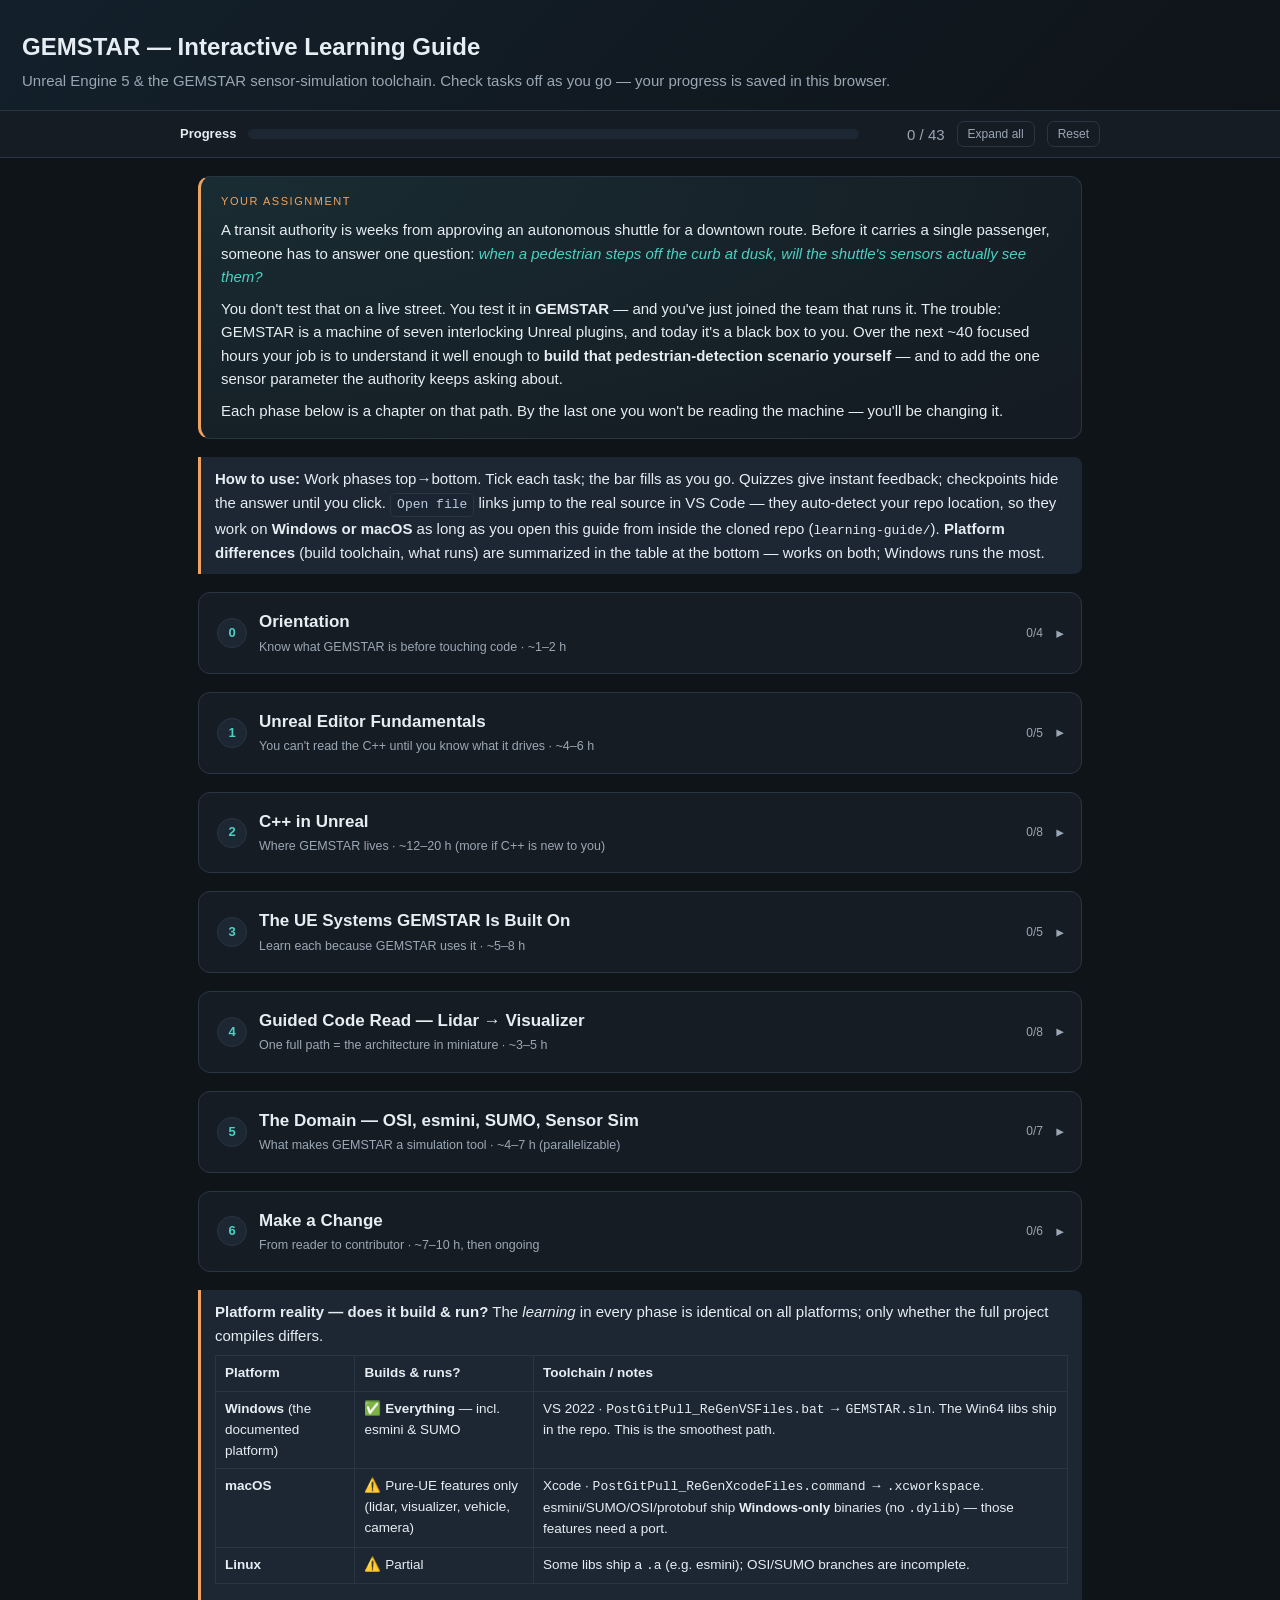
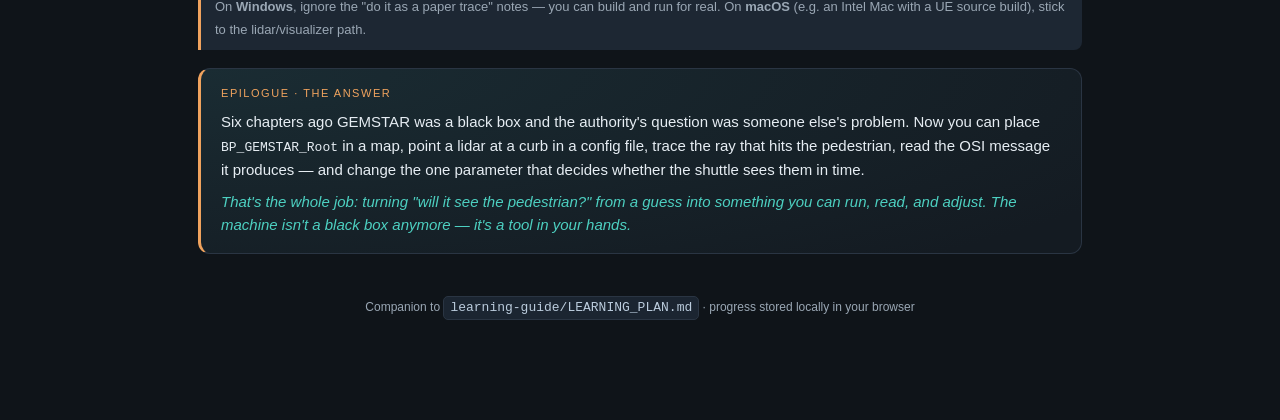
==== commit 2b9249b2: "update guide" ====
--- a/index.html
+++ b/index.html
@@ -324,56 +324,6 @@
     </div>
   </section>
 
-  <!-- ============ PHASE 2.5 ============ -->
-  <section class="phase collapsed" data-id="p2b">
-    <div class="head">
-      <div class="num">2½</div>
-      <div class="titles"><h2>Linking Native Third-Party Libraries</h2><div class="sub">GEMSTAR's signature complexity — and why it builds on Windows but not (yet) on macOS/Linux · ~3–5 h</div></div>
-      <span class="donecount"></span><span class="chev">▾</span>
-    </div>
-    <div class="body">
-      <div class="chapter"><span class="ch">Chapter 2½ · The Foreign Engines</span><span class="beat">Two of the machine's most powerful parts aren't Unreal at all — esmini and SUMO are <span class="arc">foreign engines bolted on</span> through Build.cs. On Windows they're shipped and ready; on macOS/Linux they're the reason the machine won't fully start. Meet them here.</span></div>
-      <p>This is the part most UE tutorials never cover, yet it's central to GEMSTAR: linking <b>precompiled native
-      libraries</b> (esmini, SUMO, OSI, protobuf) into UE modules via <code>Build.cs</code>. On <b>Windows</b> the libs
-      ship in the repo and everything links; on <b>macOS/Linux</b> this is exactly where the build breaks — so understanding
-      it is the prerequisite to any port. Either way it's the same mechanism worth knowing.</p>
-
-      <h3 class="kicker">The four moving parts in a ThirdParty Build.cs</h3>
-      <table>
-        <tr><th>Call</th><th>What it does</th></tr>
-        <tr><td><code>PublicIncludePaths.Add(...)</code></td><td>Lets your C++ <code>#include</code> the library's headers (e.g. <code>esminiLib.hpp</code>, <code>osi3/*.pb.h</code>)</td></tr>
-        <tr><td><code>PublicAdditionalLibraries.Add(...)</code></td><td>Links the static lib (<code>.lib</code>/<code>.a</code>/<code>.dylib</code>) at build time — the actual symbols</td></tr>
-        <tr><td><code>RuntimeDependencies.Add(...)</code></td><td>Copies a runtime DLL (e.g. <code>esminiLib.dll</code>) next to the binary so it loads at run time</td></tr>
-        <tr><td><code>PublicDefinitions.Add(...)</code></td><td>Compile flags the lib needs — e.g. <code>GOOGLE_PROTOBUF_NO_RTTI</code> (protobuf clashes with UE's RTTI settings)</td></tr>
-      </table>
-
-      <div class="callout warn" style="border-left:3px solid var(--bad);background:var(--panel2);padding:9px 14px;border-radius:0 8px 8px 0;margin:12px 0">
-        <b>Why it builds on Windows but not macOS — see it for yourself.</b> Open the Build.cs files below. Every
-        third-party link sits inside <code>if (Target.Platform == UnrealTargetPlatform.Win64)</code> — so on <b>Windows</b>
-        the libs link and the project runs. The <code>Mac</code> branch is empty/commented and there are no
-        <code>.dylib</code>/<code>.a</code> Mac binaries in the repo, so on <b>macOS</b> the headers include but nothing
-        links → unresolved symbols. Not a five-minute bug; a porting task.
-      </div>
-
-      <h3 class="kicker">Tasks</h3>
-      <ul class="tasks">
-        <li><input type="checkbox"><label>Read <a class="path" data-file="Plugins/GameFeatures/ue_esmini_feature/Source/ue_esmini_featureRuntime/ue_esmini_featureRuntime.Build.cs" href="../Plugins/GameFeatures/ue_esmini_feature/Source/ue_esmini_featureRuntime/ue_esmini_featureRuntime.Build.cs">ue_esmini_featureRuntime.Build.cs</a> — find the include path, the <code>.lib</code> link, and the <code>RuntimeDependencies</code> DLL copy</label></li>
-        <li><input type="checkbox"><label>Read <a class="path" data-file="Plugins/gemstar_interfaces/Source/GEMSTAR_Interfaces/GEMSTAR_Interfaces.Build.cs" href="../Plugins/gemstar_interfaces/Source/GEMSTAR_Interfaces/GEMSTAR_Interfaces.Build.cs">GEMSTAR_Interfaces.Build.cs</a> — spot the OSI + protobuf links and <code>GOOGLE_PROTOBUF_NO_RTTI</code></label></li>
-        <li><input type="checkbox"><label>Confirm the <code>Win64</code> link vs the empty <code>Mac</code> branch in both — this is the exact build/no-build line</label></li>
-        <li><input type="checkbox"><label>Read Epic — “Third-Party Libraries” / “Integrating a third-party library into Unreal Engine” docs</label></li>
-        <li><input type="checkbox"><label>Sketch what a Mac port needs: Mac builds of esmini/SUMO/OSI/protobuf + a <code>Mac</code> branch linking the <code>.dylib</code>/<code>.a</code></label></li>
-      </ul>
-      <a class="walk" href="exercises/phase2b.html"><span class="arrow">▸</span> Open walkthrough (dissect the Build.cs files + scope the Mac port)</a>
-
-      <details class="reveal"><summary>Checkpoint — reveal</summary>
-        You can name the four roles (<code>PublicIncludePaths</code> = headers, <code>PublicAdditionalLibraries</code> =
-        link static lib, <code>RuntimeDependencies</code> = copy runtime DLL, <code>PublicDefinitions</code> = compile flags),
-        and explain in one sentence why GEMSTAR builds on Windows but not on macOS (third-party links are Win64-only and
-        no Mac binaries are shipped).
-      </details>
-    </div>
-  </section>
-
   <!-- ============ PHASE 3 ============ -->
   <section class="phase collapsed" data-id="p3">
     <div class="head">
@@ -549,17 +499,19 @@
   <section class="phase collapsed" data-id="p6">
     <div class="head">
       <div class="num">6</div>
-      <div class="titles"><h2>Make a Change</h2><div class="sub">From reader to contributor · ongoing</div></div>
+      <div class="titles"><h2>Make a Change</h2><div class="sub">From reader to contributor · ~7–10 h, then ongoing</div></div>
       <span class="donecount"></span><span class="chev">▾</span>
     </div>
     <div class="body">
       <div class="chapter"><span class="ch">Chapter 6 · Your Mark</span><span class="beat">The authority's question was about a sensor parameter — one you can now add. Make the change, watch it alter what the shuttle "sees." <span class="arc">You're no longer reading the machine; you're changing it.</span> Assignment complete.</span></div>
-      <a class="walk" href="exercises/phase6.html"><span class="arrow">▸</span> Open step-by-step walkthrough (4 real GEMSTAR changes)</a>
+      <a class="walk" href="exercises/phase6.html"><span class="arrow">▸</span> Open step-by-step walkthrough (6 real GEMSTAR changes)</a>
       <ul class="tasks">
         <li><input type="checkbox"><label>Add a config key to a sensor <code>.ini</code> and consume it in the manager (smallest real change)</label></li>
         <li><input type="checkbox"><label>Add <code>UE_LOG</code> traces through the lidar→visualizer path; watch data move</label></li>
         <li><input type="checkbox"><label>Add a small field to a <code>ToOSI</code> conversion and log it from the logger</label></li>
         <li><input type="checkbox"><label>(Advanced) Sketch a new sensor feature plugin mirroring <code>ue_lidar_feature</code></label></li>
+        <li><input type="checkbox"><label>(Capstone) Scaffold a new GameFeature plugin end-to-end — <code>.uplugin</code> + <code>Build.cs</code> + Loader + Manager + <code>Use*</code> flag + config</label></li>
+        <li><input type="checkbox"><label>(Epic idiom) Preload a feature's assets via a Primary Data Asset + Asset Bundle + <code>GameFeatureAction</code> (Asset Manager)</label></li>
       </ul>
       <details class="reveal"><summary>Checkpoint — reveal</summary>
         Before writing code you can name which files a given feature change touches and why — config →
@@ -574,10 +526,10 @@
     <table style="margin-top:8px">
       <tr><th>Platform</th><th>Builds &amp; runs?</th><th>Toolchain / notes</th></tr>
       <tr><td><b>Windows</b> (the documented platform)</td><td>✅ <b>Everything</b> — incl. esmini &amp; SUMO</td><td>VS 2022 · <code>PostGitPull_ReGenVSFiles.bat</code> → <code>GEMSTAR.sln</code>. The Win64 libs ship in the repo. This is the smoothest path.</td></tr>
-      <tr><td><b>macOS</b></td><td>⚠️ Pure-UE features only (lidar, visualizer, vehicle, camera)</td><td>Xcode · <code>PostGitPull_ReGenXcodeFiles.command</code> → <code>.xcworkspace</code>. esmini/SUMO/OSI/protobuf ship <b>Windows-only</b> binaries (no <code>.dylib</code>) — those features need a port (Phase 2.5).</td></tr>
+      <tr><td><b>macOS</b></td><td>⚠️ Pure-UE features only (lidar, visualizer, vehicle, camera)</td><td>Xcode · <code>PostGitPull_ReGenXcodeFiles.command</code> → <code>.xcworkspace</code>. esmini/SUMO/OSI/protobuf ship <b>Windows-only</b> binaries (no <code>.dylib</code>) — those features need a port.</td></tr>
       <tr><td><b>Linux</b></td><td>⚠️ Partial</td><td>Some libs ship a <code>.a</code> (e.g. esmini); OSI/SUMO branches are incomplete.</td></tr>
     </table>
-    <span style="color:var(--muted);font-size:13px">On <b>Windows</b>, ignore the "do it as a paper trace" notes — you can build and run for real. On <b>macOS</b> (e.g. an Intel Mac with a UE source build), stick to the lidar/visualizer path or take on the Phase 2.5 port.</span>
+    <span style="color:var(--muted);font-size:13px">On <b>Windows</b>, ignore the "do it as a paper trace" notes — you can build and run for real. On <b>macOS</b> (e.g. an Intel Mac with a UE source build), stick to the lidar/visualizer path.</span>
   </div>
 
   <div class="story">
